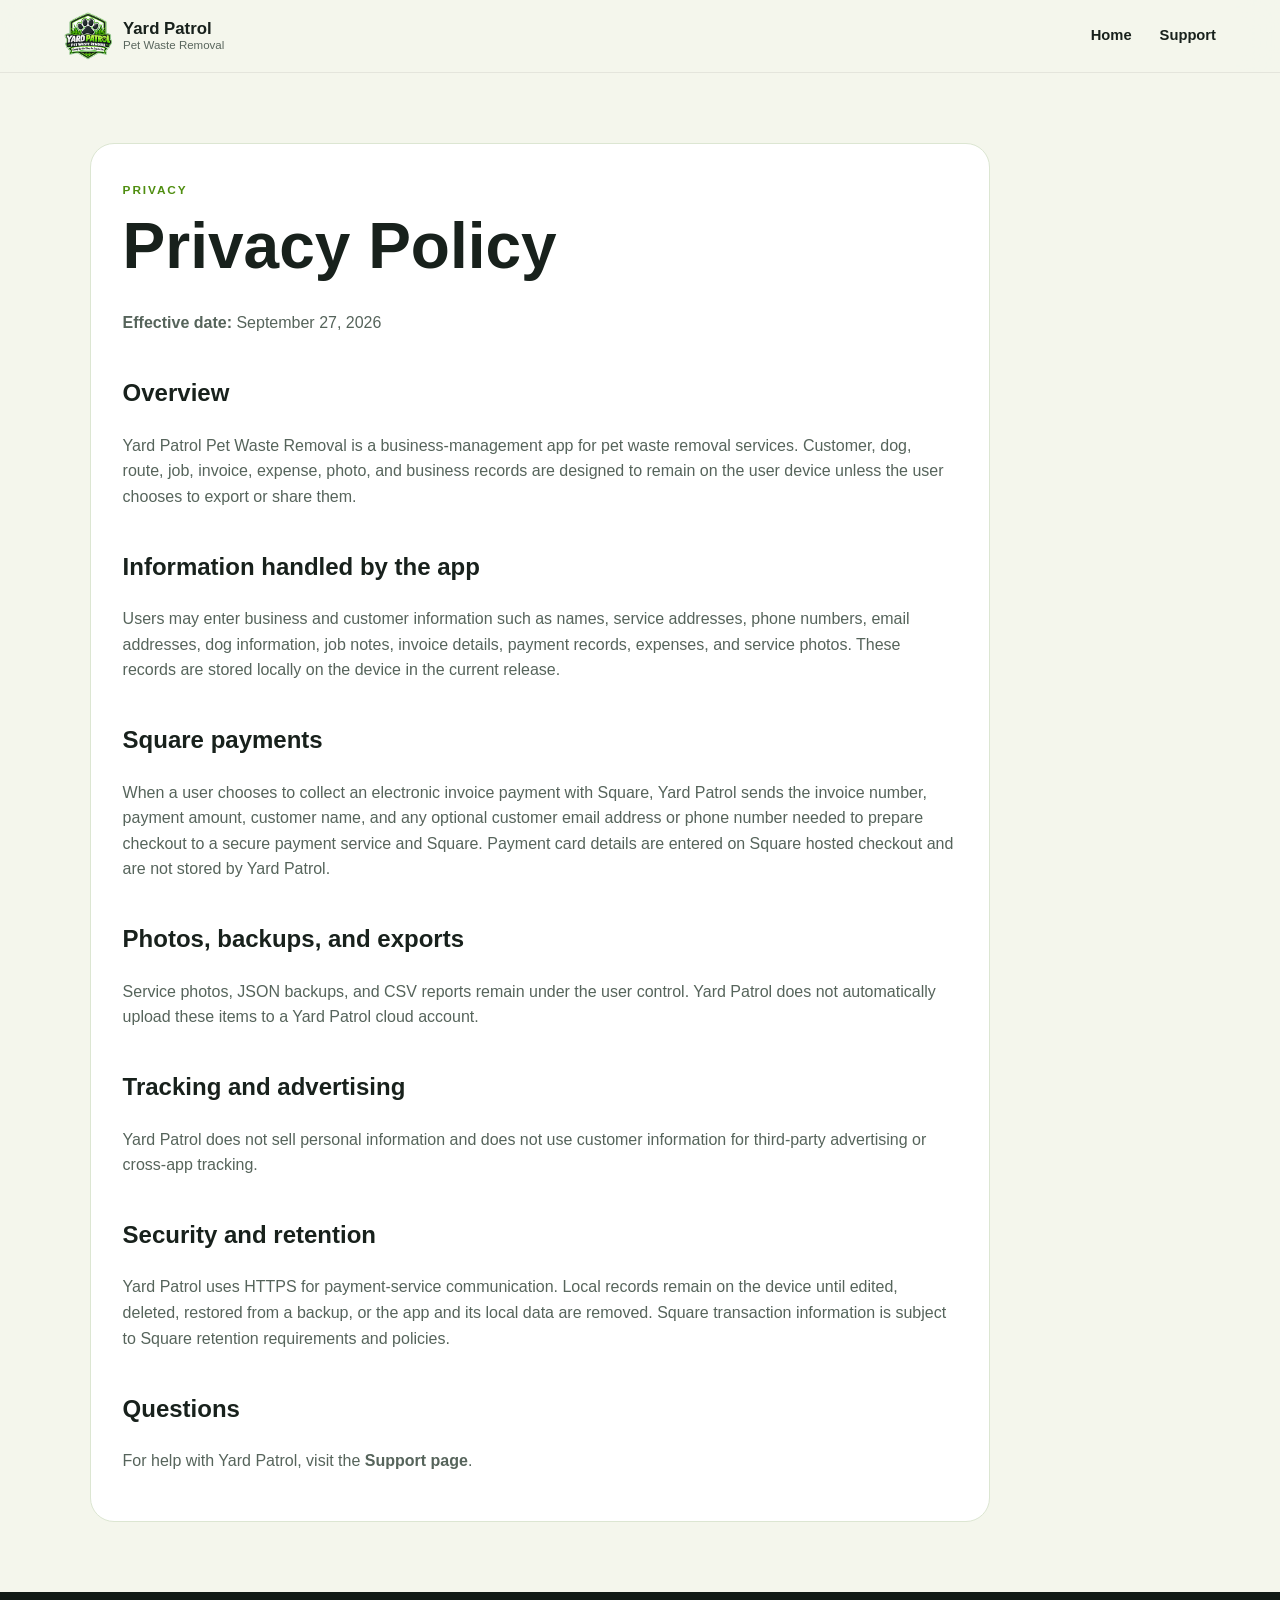
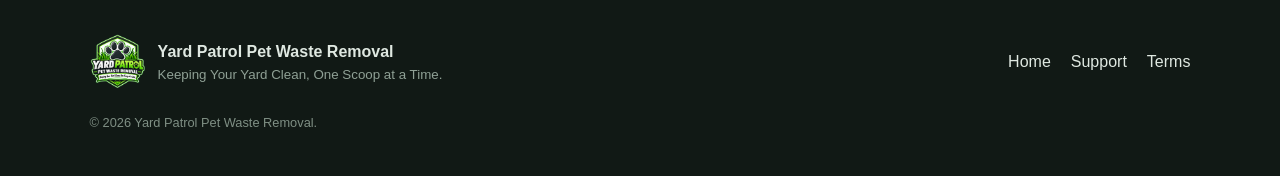
==== privacy.html @ f9ce93a6 "Launch Yard Patrol website" ====
<!doctype html>
<html lang="en"><head><meta charset="utf-8"><meta name="viewport" content="width=device-width,initial-scale=1"><title>Yard Patrol Privacy Policy</title><link rel="icon" href="assets/app-icon.png"><link rel="stylesheet" href="styles.css"></head>
<body><header class="site-header"><a class="brand" href="index.html"><img src="assets/yardpatrol-logo.png" alt="Yard Patrol logo"><span><strong>Yard Patrol</strong><small>Pet Waste Removal</small></span></a><nav><a href="index.html">Home</a><a href="support.html">Support</a></nav></header>
<main class="page"><div class="content"><span class="eyebrow">Privacy</span><h1>Privacy Policy</h1><p><strong>Effective date:</strong> September 27, 2026</p><h2>Overview</h2><p>Yard Patrol Pet Waste Removal is a business-management app for pet waste removal services. Customer, dog, route, job, invoice, expense, photo, and business records are designed to remain on the user device unless the user chooses to export or share them.</p><h2>Information handled by the app</h2><p>Users may enter business and customer information such as names, service addresses, phone numbers, email addresses, dog information, job notes, invoice details, payment records, expenses, and service photos. These records are stored locally on the device in the current release.</p><h2>Square payments</h2><p>When a user chooses to collect an electronic invoice payment with Square, Yard Patrol sends the invoice number, payment amount, customer name, and any optional customer email address or phone number needed to prepare checkout to a secure payment service and Square. Payment card details are entered on Square hosted checkout and are not stored by Yard Patrol.</p><h2>Photos, backups, and exports</h2><p>Service photos, JSON backups, and CSV reports remain under the user control. Yard Patrol does not automatically upload these items to a Yard Patrol cloud account.</p><h2>Tracking and advertising</h2><p>Yard Patrol does not sell personal information and does not use customer information for third-party advertising or cross-app tracking.</p><h2>Security and retention</h2><p>Yard Patrol uses HTTPS for payment-service communication. Local records remain on the device until edited, deleted, restored from a backup, or the app and its local data are removed. Square transaction information is subject to Square retention requirements and policies.</p><h2>Questions</h2><p>For help with Yard Patrol, visit the <a href="support.html"><strong>Support page</strong></a>.</p></div></main>
<footer><div><img src="assets/yardpatrol-logo.png" alt=""><span><strong>Yard Patrol Pet Waste Removal</strong><small>Keeping Your Yard Clean, One Scoop at a Time.</small></span></div><nav><a href="index.html">Home</a><a href="support.html">Support</a><a href="terms.html">Terms</a></nav><p>© 2026 Yard Patrol Pet Waste Removal.</p></footer></body></html>
---- styles.css ----
:root{--green:#78b82a;--green2:#98d34c;--dark:#18211c;--charcoal:#253029;--cream:#f4f6ec;--soft:#e9f0df;--white:#fff;--line:#dce6d2;--shadow:0 18px 45px rgba(24,33,28,.12);--radius:22px}*{box-sizing:border-box}html{scroll-behavior:smooth}body{margin:0;background:var(--cream);color:var(--dark);font:16px/1.6 -apple-system,BlinkMacSystemFont,"Segoe UI",sans-serif}a{color:inherit;text-decoration:none}img{max-width:100%;display:block}
.site-header{position:sticky;top:0;z-index:50;display:flex;align-items:center;justify-content:space-between;padding:12px clamp(18px,5vw,72px);background:rgba(244,246,236,.92);backdrop-filter:blur(18px);border-bottom:1px solid rgba(37,48,41,.08)}.brand{display:flex;align-items:center;gap:11px}.brand img{width:48px;height:48px;border-radius:13px}.brand span{display:grid;line-height:1.1}.brand strong{font-size:1.05rem}.brand small{font-size:.72rem;color:#59665d}.site-header nav{display:flex;gap:28px;font-weight:700;font-size:.92rem}.site-header nav a:hover{color:#4f8e10}.nav-toggle{display:none;border:0;background:none;font-size:1.5rem}
.hero{min-height:76vh;display:grid;grid-template-columns:1.2fr .8fr;align-items:center;gap:60px;padding:72px clamp(22px,7vw,110px);background:radial-gradient(circle at 85% 10%,rgba(120,184,42,.22),transparent 33%),linear-gradient(135deg,#f9faef,#eaf2df)}.hero h1{font-size:clamp(3rem,7vw,6rem);line-height:.95;letter-spacing:-.055em;margin:.2em 0}.hero h1 em{display:block;color:#579617;font-style:normal}.hero p{font-size:1.14rem;max-width:720px;color:#4e5c53}.eyebrow{text-transform:uppercase;letter-spacing:.16em;font-size:.74rem;font-weight:900;color:#4f8e10}.hero-actions{display:flex;flex-wrap:wrap;gap:12px;margin:28px 0}.btn{display:inline-flex;align-items:center;justify-content:center;padding:14px 20px;border-radius:14px;font-weight:850}.btn.primary{background:var(--dark);color:#fff}.btn.secondary{background:#fff;border:1px solid var(--line)}.btn.light{background:#fff;color:var(--dark)}.trust-row{display:flex;flex-wrap:wrap;gap:10px 22px;font-size:.86rem;font-weight:700;color:#56635a}.hero-mark{display:grid;justify-items:center;text-align:center}.hero-mark img{max-width:440px;filter:drop-shadow(0 28px 34px rgba(24,33,28,.18))}.hero-mark span{margin-top:12px;font-weight:900;color:#35443a}
.section{padding:90px clamp(22px,7vw,110px)}.section.alt{background:#fff}.section-head{max-width:760px;margin-bottom:38px}.section h2{font-size:clamp(2.2rem,4vw,4rem);line-height:1.05;letter-spacing:-.04em;margin:.2em 0}.section-head p{color:#647066;font-size:1.05rem}.card-grid{display:grid;gap:18px}.card-grid.four{grid-template-columns:repeat(4,1fr)}.card,.price-card{background:#fff;border:1px solid var(--line);border-radius:var(--radius);padding:26px;box-shadow:0 10px 24px rgba(24,33,28,.05)}.icon{font-size:2rem}.card h3,.price-card h3{margin:.55em 0 .2em}.card p,.price-card p{color:#637066}.pricing-grid{display:grid;grid-template-columns:repeat(4,1fr);gap:18px}.price-card.featured{background:var(--dark);color:#fff;border-color:var(--dark);transform:translateY(-8px);box-shadow:var(--shadow)}.price-card.featured p,.price-card.featured li{color:#dce9df}.badge{display:inline-block;background:var(--green2);color:#14200e;padding:5px 9px;border-radius:999px;font-size:.72rem;font-weight:900}.price{font-size:2.8rem;font-weight:950;letter-spacing:-.05em}.price span{font-size:.9rem;font-weight:700;letter-spacing:0}.price-card ul{padding-left:20px}.addon{margin-top:20px;padding:18px 22px;background:var(--soft);border-radius:16px}
.steps{display:grid;grid-template-columns:repeat(4,1fr);gap:24px}.steps b{display:grid;place-items:center;width:42px;height:42px;background:var(--green);border-radius:50%;font-size:1.1rem}.steps h3{margin:.8em 0 .2em}.steps p{color:#657168}.app-section{display:grid;grid-template-columns:.9fr 1.1fr;gap:50px;align-items:center;background:linear-gradient(145deg,#172019,#263429);color:#fff;overflow:hidden}.app-section p{color:#cbd8ce}.feature-pills{display:flex;flex-wrap:wrap;gap:9px;margin:25px 0}.feature-pills span{padding:8px 12px;border:1px solid rgba(255,255,255,.16);border-radius:999px;background:rgba(255,255,255,.06);font-size:.83rem}.app-store-card{display:inline-flex;align-items:center;gap:14px;background:#fff;color:#172019;padding:12px 15px;border-radius:18px;max-width:370px}.app-store-card img{width:64px;border-radius:14px}.app-store-card span{display:grid;line-height:1.25}.app-store-card small{font-size:.72rem}.app-store-card strong{font-size:1.12rem}.app-store-card em{font-style:normal;color:#758077;font-size:.73rem}.screens{position:relative;min-height:640px}.phone-shot{position:absolute;width:42%;right:4%;top:0;border-radius:32px;box-shadow:0 30px 70px rgba(0,0,0,.38);z-index:2}.ipad-shot{position:absolute;width:68%;left:0;bottom:-7%;border-radius:25px;box-shadow:0 30px 70px rgba(0,0,0,.32)}.about{display:grid;grid-template-columns:1fr 320px;gap:55px;align-items:center}.about>div{max-width:760px}.about img{width:300px}.quote{font-size:1.4rem;font-weight:900;color:#4f8e10}.faq{max-width:1100px;margin:auto}.faq details{background:#fff;border:1px solid var(--line);border-radius:16px;padding:18px 20px;margin:10px 0}.faq summary{font-weight:850;cursor:pointer}.faq details p{color:#617066}.cta{margin:0 clamp(22px,7vw,110px) 90px;padding:28px 32px;background:var(--green);border-radius:28px;display:flex;align-items:center;gap:20px;box-shadow:var(--shadow)}.cta img{width:70px;border-radius:18px}.cta h2{margin:0}.cta p{margin:0}.cta .btn{margin-left:auto}
footer{background:#111915;color:#dfe8e1;padding:42px clamp(22px,7vw,110px);display:grid;grid-template-columns:1fr auto;gap:24px;align-items:center}footer>div{display:flex;align-items:center;gap:13px}footer img{width:55px;border-radius:14px}footer span{display:grid}footer small{color:#8fa095}footer nav{display:flex;gap:20px}footer p{grid-column:1/-1;color:#7f8f84;font-size:.8rem;margin:0}.page{min-height:70vh;padding:70px clamp(22px,7vw,110px)}.page .content{max-width:900px;background:#fff;border:1px solid var(--line);padding:32px;border-radius:24px}.page h1{font-size:clamp(2.5rem,5vw,4.5rem);line-height:1;margin:.2em 0 .5em}.page h2{margin-top:1.6em}.page li,.page p{color:#56645b}
@media(max-width:980px){.card-grid.four,.pricing-grid,.steps{grid-template-columns:repeat(2,1fr)}.hero,.app-section{grid-template-columns:1fr}.hero-mark img{max-width:330px}.screens{min-height:560px}.about{grid-template-columns:1fr}.about img{width:230px}.site-header nav{display:none;position:absolute;top:73px;left:14px;right:14px;flex-direction:column;background:#fff;padding:20px;border-radius:18px;box-shadow:var(--shadow)}.site-header nav.open{display:flex}.nav-toggle{display:block}}
@media(max-width:600px){.hero{padding-top:48px}.hero h1{font-size:3.4rem}.card-grid.four,.pricing-grid,.steps{grid-template-columns:1fr}.price-card.featured{transform:none}.section{padding:66px 20px}.screens{min-height:460px}.phone-shot{width:48%;right:0}.ipad-shot{width:82%;left:-10%}.cta{margin:0 20px 60px;align-items:flex-start;flex-wrap:wrap}.cta .btn{margin-left:0}.cta img{width:54px}footer{grid-template-columns:1fr}footer nav{flex-wrap:wrap}}
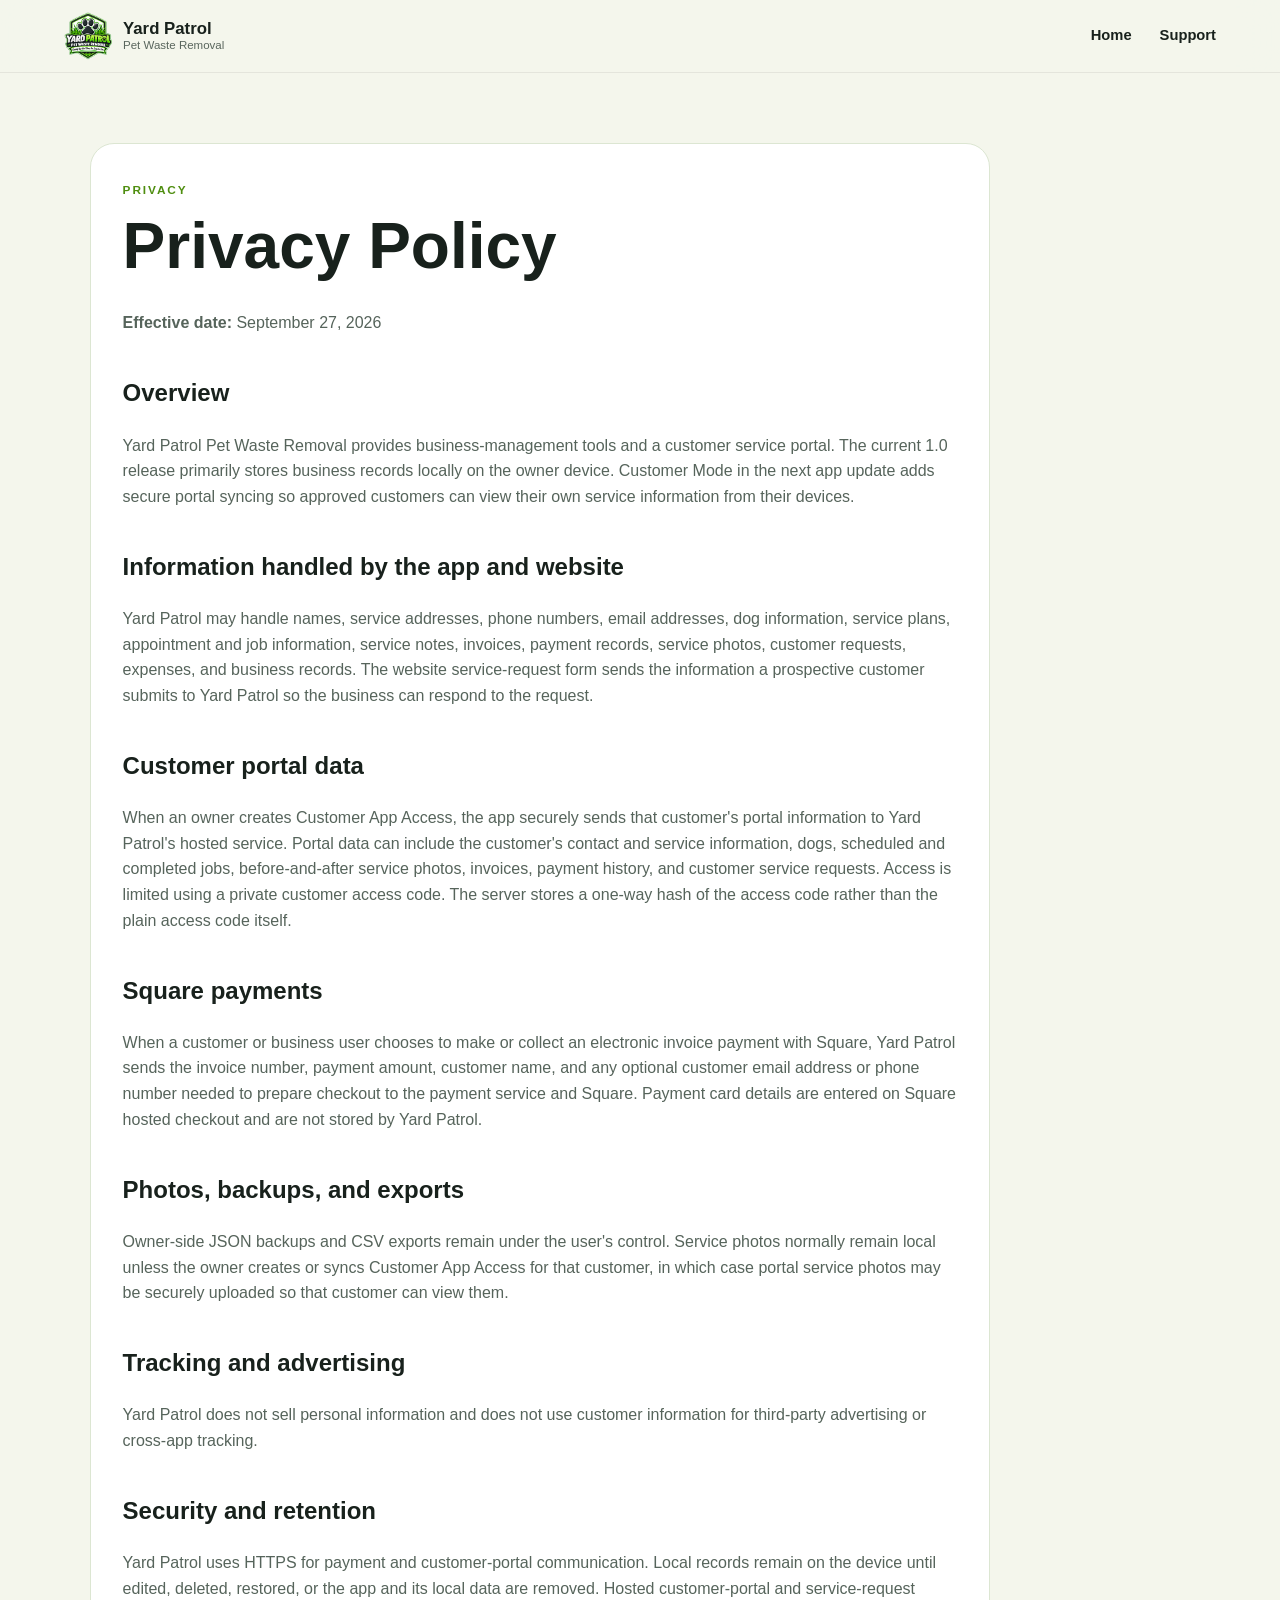
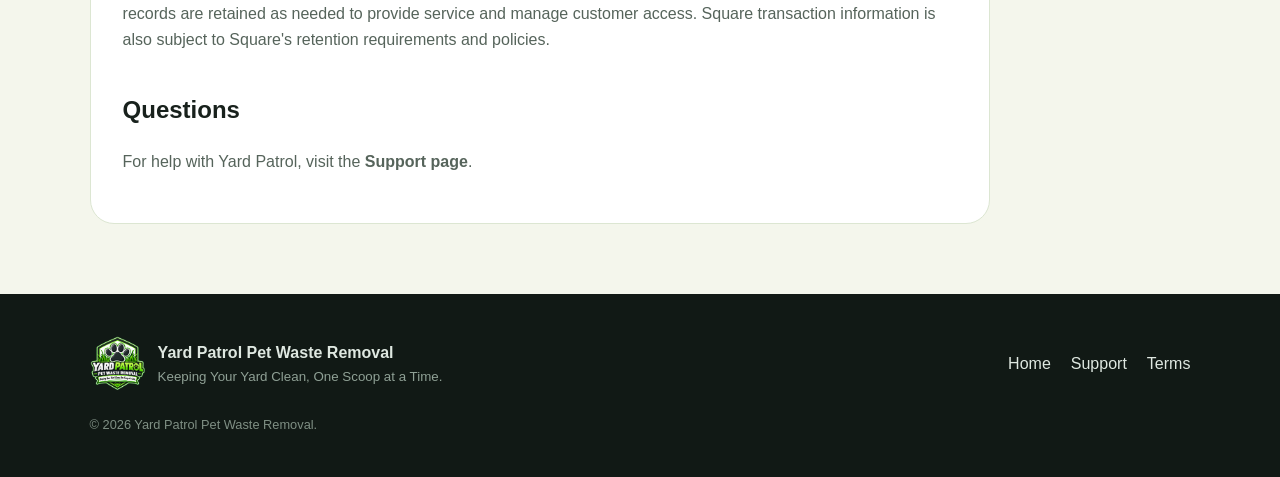
==== commit 4d7bb1cd: "Show Build 10 customer experience and update privacy" ====
--- a/privacy.html
+++ b/privacy.html
@@ -1,5 +1,5 @@
 <!doctype html>
 <html lang="en"><head><meta charset="utf-8"><meta name="viewport" content="width=device-width,initial-scale=1"><title>Yard Patrol Privacy Policy</title><link rel="icon" href="assets/app-icon.png"><link rel="stylesheet" href="styles.css"></head>
 <body><header class="site-header"><a class="brand" href="index.html"><img src="assets/yardpatrol-logo.png" alt="Yard Patrol logo"><span><strong>Yard Patrol</strong><small>Pet Waste Removal</small></span></a><nav><a href="index.html">Home</a><a href="support.html">Support</a></nav></header>
-<main class="page"><div class="content"><span class="eyebrow">Privacy</span><h1>Privacy Policy</h1><p><strong>Effective date:</strong> September 27, 2026</p><h2>Overview</h2><p>Yard Patrol Pet Waste Removal is a business-management app for pet waste removal services. Customer, dog, route, job, invoice, expense, photo, and business records are designed to remain on the user device unless the user chooses to export or share them.</p><h2>Information handled by the app</h2><p>Users may enter business and customer information such as names, service addresses, phone numbers, email addresses, dog information, job notes, invoice details, payment records, expenses, and service photos. These records are stored locally on the device in the current release.</p><h2>Square payments</h2><p>When a user chooses to collect an electronic invoice payment with Square, Yard Patrol sends the invoice number, payment amount, customer name, and any optional customer email address or phone number needed to prepare checkout to a secure payment service and Square. Payment card details are entered on Square hosted checkout and are not stored by Yard Patrol.</p><h2>Photos, backups, and exports</h2><p>Service photos, JSON backups, and CSV reports remain under the user control. Yard Patrol does not automatically upload these items to a Yard Patrol cloud account.</p><h2>Tracking and advertising</h2><p>Yard Patrol does not sell personal information and does not use customer information for third-party advertising or cross-app tracking.</p><h2>Security and retention</h2><p>Yard Patrol uses HTTPS for payment-service communication. Local records remain on the device until edited, deleted, restored from a backup, or the app and its local data are removed. Square transaction information is subject to Square retention requirements and policies.</p><h2>Questions</h2><p>For help with Yard Patrol, visit the <a href="support.html"><strong>Support page</strong></a>.</p></div></main>
+<main class="page"><div class="content"><span class="eyebrow">Privacy</span><h1>Privacy Policy</h1><p><strong>Effective date:</strong> September 27, 2026</p><h2>Overview</h2><p>Yard Patrol Pet Waste Removal provides business-management tools and a customer service portal. The current 1.0 release primarily stores business records locally on the owner device. Customer Mode in the next app update adds secure portal syncing so approved customers can view their own service information from their devices.</p><h2>Information handled by the app and website</h2><p>Yard Patrol may handle names, service addresses, phone numbers, email addresses, dog information, service plans, appointment and job information, service notes, invoices, payment records, service photos, customer requests, expenses, and business records. The website service-request form sends the information a prospective customer submits to Yard Patrol so the business can respond to the request.</p><h2>Customer portal data</h2><p>When an owner creates Customer App Access, the app securely sends that customer's portal information to Yard Patrol's hosted service. Portal data can include the customer's contact and service information, dogs, scheduled and completed jobs, before-and-after service photos, invoices, payment history, and customer service requests. Access is limited using a private customer access code. The server stores a one-way hash of the access code rather than the plain access code itself.</p><h2>Square payments</h2><p>When a customer or business user chooses to make or collect an electronic invoice payment with Square, Yard Patrol sends the invoice number, payment amount, customer name, and any optional customer email address or phone number needed to prepare checkout to the payment service and Square. Payment card details are entered on Square hosted checkout and are not stored by Yard Patrol.</p><h2>Photos, backups, and exports</h2><p>Owner-side JSON backups and CSV exports remain under the user's control. Service photos normally remain local unless the owner creates or syncs Customer App Access for that customer, in which case portal service photos may be securely uploaded so that customer can view them.</p><h2>Tracking and advertising</h2><p>Yard Patrol does not sell personal information and does not use customer information for third-party advertising or cross-app tracking.</p><h2>Security and retention</h2><p>Yard Patrol uses HTTPS for payment and customer-portal communication. Local records remain on the device until edited, deleted, restored, or the app and its local data are removed. Hosted customer-portal and service-request records are retained as needed to provide service and manage customer access. Square transaction information is also subject to Square's retention requirements and policies.</p><h2>Questions</h2><p>For help with Yard Patrol, visit the <a href="support.html"><strong>Support page</strong></a>.</p></div></main>
 <footer><div><img src="assets/yardpatrol-logo.png" alt=""><span><strong>Yard Patrol Pet Waste Removal</strong><small>Keeping Your Yard Clean, One Scoop at a Time.</small></span></div><nav><a href="index.html">Home</a><a href="support.html">Support</a><a href="terms.html">Terms</a></nav><p>© 2026 Yard Patrol Pet Waste Removal.</p></footer></body></html>
--- a/styles.css
+++ b/styles.css
@@ -5,4 +5,13 @@
 .steps{display:grid;grid-template-columns:repeat(4,1fr);gap:24px}.steps b{display:grid;place-items:center;width:42px;height:42px;background:var(--green);border-radius:50%;font-size:1.1rem}.steps h3{margin:.8em 0 .2em}.steps p{color:#657168}.app-section{display:grid;grid-template-columns:.9fr 1.1fr;gap:50px;align-items:center;background:linear-gradient(145deg,#172019,#263429);color:#fff;overflow:hidden}.app-section p{color:#cbd8ce}.feature-pills{display:flex;flex-wrap:wrap;gap:9px;margin:25px 0}.feature-pills span{padding:8px 12px;border:1px solid rgba(255,255,255,.16);border-radius:999px;background:rgba(255,255,255,.06);font-size:.83rem}.app-store-card{display:inline-flex;align-items:center;gap:14px;background:#fff;color:#172019;padding:12px 15px;border-radius:18px;max-width:370px}.app-store-card img{width:64px;border-radius:14px}.app-store-card span{display:grid;line-height:1.25}.app-store-card small{font-size:.72rem}.app-store-card strong{font-size:1.12rem}.app-store-card em{font-style:normal;color:#758077;font-size:.73rem}.screens{position:relative;min-height:640px}.phone-shot{position:absolute;width:42%;right:4%;top:0;border-radius:32px;box-shadow:0 30px 70px rgba(0,0,0,.38);z-index:2}.ipad-shot{position:absolute;width:68%;left:0;bottom:-7%;border-radius:25px;box-shadow:0 30px 70px rgba(0,0,0,.32)}.about{display:grid;grid-template-columns:1fr 320px;gap:55px;align-items:center}.about>div{max-width:760px}.about img{width:300px}.quote{font-size:1.4rem;font-weight:900;color:#4f8e10}.faq{max-width:1100px;margin:auto}.faq details{background:#fff;border:1px solid var(--line);border-radius:16px;padding:18px 20px;margin:10px 0}.faq summary{font-weight:850;cursor:pointer}.faq details p{color:#617066}.cta{margin:0 clamp(22px,7vw,110px) 90px;padding:28px 32px;background:var(--green);border-radius:28px;display:flex;align-items:center;gap:20px;box-shadow:var(--shadow)}.cta img{width:70px;border-radius:18px}.cta h2{margin:0}.cta p{margin:0}.cta .btn{margin-left:auto}
 footer{background:#111915;color:#dfe8e1;padding:42px clamp(22px,7vw,110px);display:grid;grid-template-columns:1fr auto;gap:24px;align-items:center}footer>div{display:flex;align-items:center;gap:13px}footer img{width:55px;border-radius:14px}footer span{display:grid}footer small{color:#8fa095}footer nav{display:flex;gap:20px}footer p{grid-column:1/-1;color:#7f8f84;font-size:.8rem;margin:0}.page{min-height:70vh;padding:70px clamp(22px,7vw,110px)}.page .content{max-width:900px;background:#fff;border:1px solid var(--line);padding:32px;border-radius:24px}.page h1{font-size:clamp(2.5rem,5vw,4.5rem);line-height:1;margin:.2em 0 .5em}.page h2{margin-top:1.6em}.page li,.page p{color:#56645b}
 @media(max-width:980px){.card-grid.four,.pricing-grid,.steps{grid-template-columns:repeat(2,1fr)}.hero,.app-section{grid-template-columns:1fr}.hero-mark img{max-width:330px}.screens{min-height:560px}.about{grid-template-columns:1fr}.about img{width:230px}.site-header nav{display:none;position:absolute;top:73px;left:14px;right:14px;flex-direction:column;background:#fff;padding:20px;border-radius:18px;box-shadow:var(--shadow)}.site-header nav.open{display:flex}.nav-toggle{display:block}}
-@media(max-width:600px){.hero{padding-top:48px}.hero h1{font-size:3.4rem}.card-grid.four,.pricing-grid,.steps{grid-template-columns:1fr}.price-card.featured{transform:none}.section{padding:66px 20px}.screens{min-height:460px}.phone-shot{width:48%;right:0}.ipad-shot{width:82%;left:-10%}.cta{margin:0 20px 60px;align-items:flex-start;flex-wrap:wrap}.cta .btn{margin-left:0}.cta img{width:54px}footer{grid-template-columns:1fr}footer nav{flex-wrap:wrap}}+@media(max-width:600px){.hero{padding-top:48px}.hero h1{font-size:3.4rem}.card-grid.four,.pricing-grid,.steps{grid-template-columns:1fr}.price-card.featured{transform:none}.section{padding:66px 20px}.screens{min-height:460px}.phone-shot{width:48%;right:0}.ipad-shot{width:82%;left:-10%}.cta{margin:0 20px 60px;align-items:flex-start;flex-wrap:wrap}.cta .btn{margin-left:0}.cta img{width:54px}footer{grid-template-columns:1fr}footer nav{flex-wrap:wrap}}
+.estimator{background:linear-gradient(180deg,#eef4e5,#f8faF3)}.estimate-wrap{display:grid;grid-template-columns:1fr .8fr;gap:24px;max-width:980px}.estimate-form,.estimate-result{background:#fff;border:1px solid var(--line);border-radius:var(--radius);padding:28px;box-shadow:0 10px 24px rgba(24,33,28,.05)}.estimate-form{display:grid;gap:18px}.estimate-form label{display:grid;gap:8px;font-weight:850}.estimate-form select{width:100%;padding:14px;border-radius:12px;border:1px solid #cfdac7;background:#fff;font:inherit;color:var(--dark)}.estimate-form .check-row{display:flex;grid-template-columns:none;align-items:center;gap:10px;font-weight:750}.estimate-form .check-row input{width:20px;height:20px;accent-color:var(--green)}.estimate-result{display:flex;flex-direction:column;justify-content:center;align-items:flex-start}.estimate-result>span{font-size:.8rem;text-transform:uppercase;letter-spacing:.12em;font-weight:900;color:#647066}.estimate-result strong{font-size:4.5rem;line-height:1;margin:.12em 0;color:#4f8e10;letter-spacing:-.06em}.estimate-result p{color:#637066}.estimate-result small{min-height:1.4em;margin-top:8px;color:#4f8e10;font-weight:750}
+@media(max-width:760px){.estimate-wrap{grid-template-columns:1fr}.estimate-result strong{font-size:3.8rem}}
+
+.service-request-form{margin-top:34px;max-width:980px;background:#fff;border:1px solid var(--line);border-radius:var(--radius);padding:30px;box-shadow:0 12px 30px rgba(24,33,28,.07)}
+.request-intro h3{font-size:2rem;line-height:1.05;margin:.2em 0}.request-intro p{margin-top:0;color:#647066}.request-fields{display:grid;grid-template-columns:repeat(3,1fr);gap:16px;margin:24px 0}.request-fields label{display:grid;gap:7px;font-weight:850}.request-fields label.wide{grid-column:1/-1}.request-fields input,.request-fields textarea{width:100%;padding:13px 14px;border:1px solid #cfdac7;border-radius:12px;background:#fff;color:var(--dark);font:inherit}.request-fields textarea{resize:vertical}.request-fields input:focus,.request-fields textarea:focus,.estimate-form select:focus{outline:3px solid rgba(120,184,42,.18);border-color:#78b82a}.request-summary{display:flex;flex-direction:column;gap:3px;margin:4px 0 18px;padding:14px 16px;border-radius:14px;background:var(--soft)}.request-summary span{font-size:.9rem;color:#5e6c62}.request-status{min-height:1.5em;margin:12px 0 0;font-weight:750}.request-status.success{color:#397b09}.request-status.error{color:#a52720}.app-access-note{padding:14px 16px;border:1px solid rgba(255,255,255,.13);border-radius:14px;background:rgba(255,255,255,.05)}
+@media(max-width:760px){.request-fields{grid-template-columns:1fr}.request-fields label.wide{grid-column:auto}.service-request-form{padding:22px}.request-intro h3{font-size:1.65rem}}
+
+.customer-screens{min-height:650px;display:flex;align-items:flex-end;justify-content:center;gap:22px;padding:20px}.customer-screens figure{margin:0;width:min(44%,290px);position:relative}.customer-screens figure:first-child{transform:translateY(34px) rotate(-2deg)}.customer-screens figure:last-child{transform:translateY(-18px) rotate(2deg)}.customer-screens img{position:static;width:100%;border-radius:30px;box-shadow:0 30px 70px rgba(0,0,0,.38)}.customer-screens figcaption{text-align:center;margin-top:12px;color:#d5e0d7;font-size:.78rem;font-weight:800}.app-access-note{font-size:.92rem;padding:14px 16px;border-left:3px solid var(--green);background:rgba(255,255,255,.06);border-radius:0 12px 12px 0}
+@media(max-width:760px){.customer-screens{min-height:auto;padding:30px 0 0;gap:12px}.customer-screens figure{width:47%}.customer-screens figure:first-child,.customer-screens figure:last-child{transform:none}.customer-screens img{border-radius:22px}}
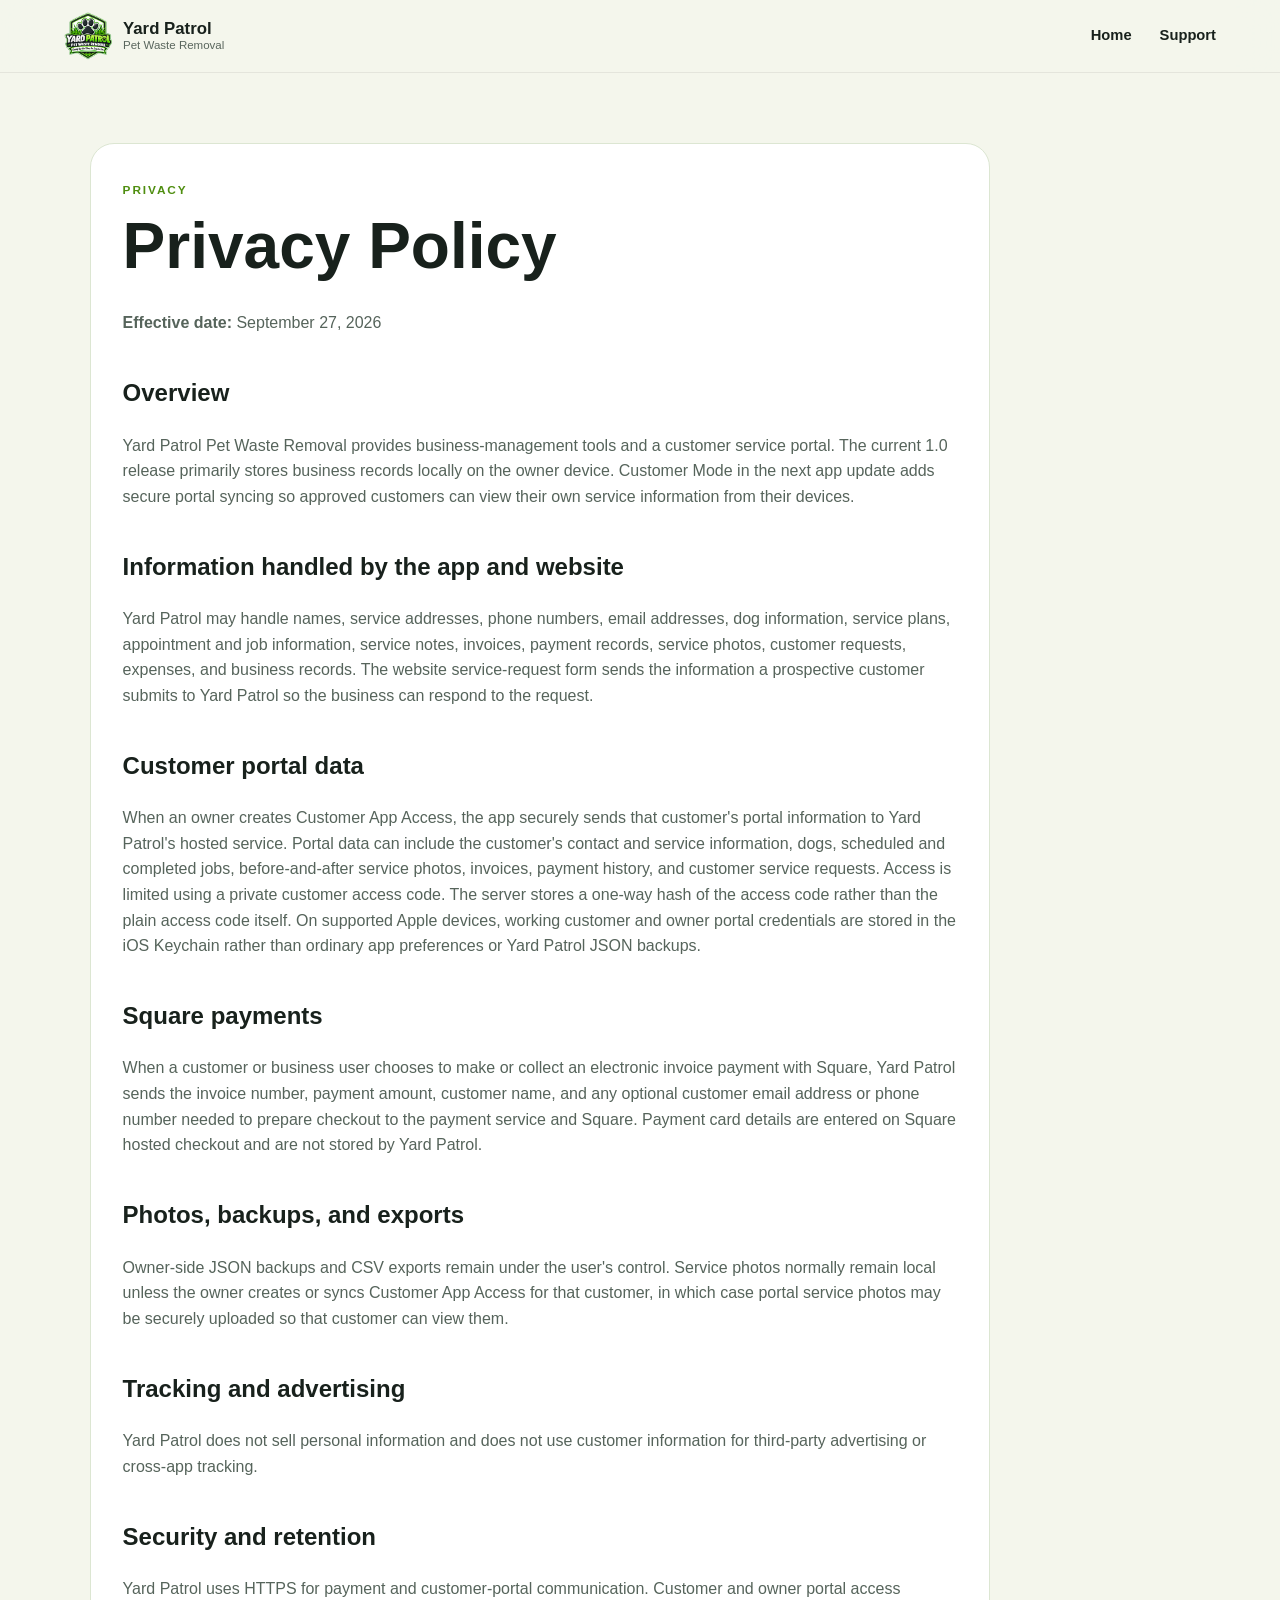
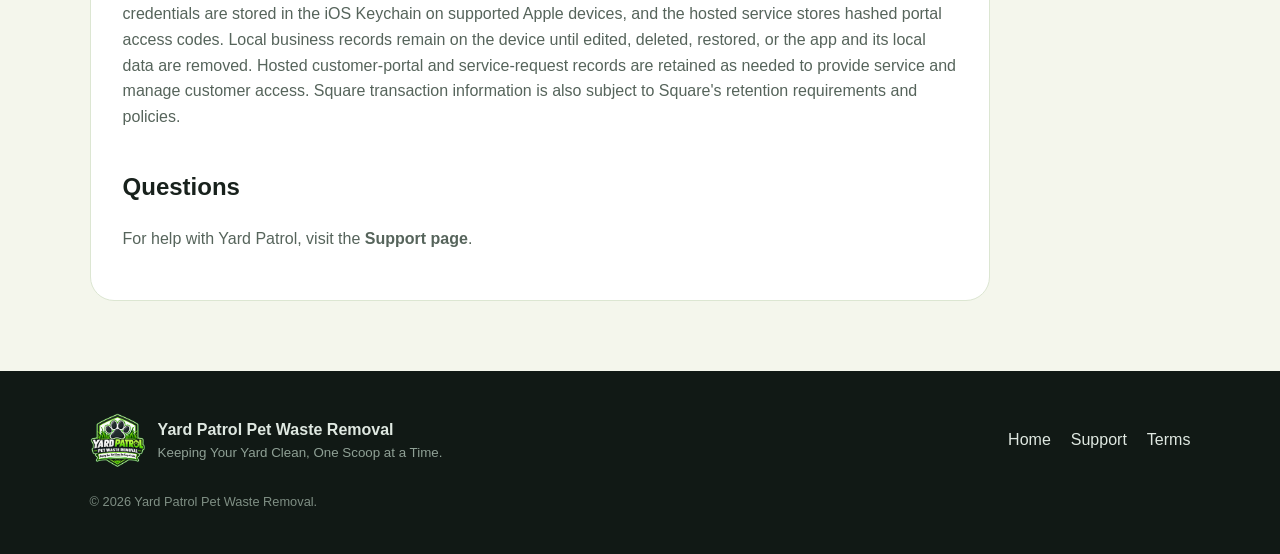
==== commit e5fdc2bc: "Document secure Yard Patrol customer portal credentials" ====
--- a/privacy.html
+++ b/privacy.html
@@ -1,5 +1,5 @@
 <!doctype html>
 <html lang="en"><head><meta charset="utf-8"><meta name="viewport" content="width=device-width,initial-scale=1"><title>Yard Patrol Privacy Policy</title><link rel="icon" href="assets/app-icon.png"><link rel="stylesheet" href="styles.css"></head>
 <body><header class="site-header"><a class="brand" href="index.html"><img src="assets/yardpatrol-logo.png" alt="Yard Patrol logo"><span><strong>Yard Patrol</strong><small>Pet Waste Removal</small></span></a><nav><a href="index.html">Home</a><a href="support.html">Support</a></nav></header>
-<main class="page"><div class="content"><span class="eyebrow">Privacy</span><h1>Privacy Policy</h1><p><strong>Effective date:</strong> September 27, 2026</p><h2>Overview</h2><p>Yard Patrol Pet Waste Removal provides business-management tools and a customer service portal. The current 1.0 release primarily stores business records locally on the owner device. Customer Mode in the next app update adds secure portal syncing so approved customers can view their own service information from their devices.</p><h2>Information handled by the app and website</h2><p>Yard Patrol may handle names, service addresses, phone numbers, email addresses, dog information, service plans, appointment and job information, service notes, invoices, payment records, service photos, customer requests, expenses, and business records. The website service-request form sends the information a prospective customer submits to Yard Patrol so the business can respond to the request.</p><h2>Customer portal data</h2><p>When an owner creates Customer App Access, the app securely sends that customer's portal information to Yard Patrol's hosted service. Portal data can include the customer's contact and service information, dogs, scheduled and completed jobs, before-and-after service photos, invoices, payment history, and customer service requests. Access is limited using a private customer access code. The server stores a one-way hash of the access code rather than the plain access code itself.</p><h2>Square payments</h2><p>When a customer or business user chooses to make or collect an electronic invoice payment with Square, Yard Patrol sends the invoice number, payment amount, customer name, and any optional customer email address or phone number needed to prepare checkout to the payment service and Square. Payment card details are entered on Square hosted checkout and are not stored by Yard Patrol.</p><h2>Photos, backups, and exports</h2><p>Owner-side JSON backups and CSV exports remain under the user's control. Service photos normally remain local unless the owner creates or syncs Customer App Access for that customer, in which case portal service photos may be securely uploaded so that customer can view them.</p><h2>Tracking and advertising</h2><p>Yard Patrol does not sell personal information and does not use customer information for third-party advertising or cross-app tracking.</p><h2>Security and retention</h2><p>Yard Patrol uses HTTPS for payment and customer-portal communication. Local records remain on the device until edited, deleted, restored, or the app and its local data are removed. Hosted customer-portal and service-request records are retained as needed to provide service and manage customer access. Square transaction information is also subject to Square's retention requirements and policies.</p><h2>Questions</h2><p>For help with Yard Patrol, visit the <a href="support.html"><strong>Support page</strong></a>.</p></div></main>
+<main class="page"><div class="content"><span class="eyebrow">Privacy</span><h1>Privacy Policy</h1><p><strong>Effective date:</strong> September 27, 2026</p><h2>Overview</h2><p>Yard Patrol Pet Waste Removal provides business-management tools and a customer service portal. The current 1.0 release primarily stores business records locally on the owner device. Customer Mode in the next app update adds secure portal syncing so approved customers can view their own service information from their devices.</p><h2>Information handled by the app and website</h2><p>Yard Patrol may handle names, service addresses, phone numbers, email addresses, dog information, service plans, appointment and job information, service notes, invoices, payment records, service photos, customer requests, expenses, and business records. The website service-request form sends the information a prospective customer submits to Yard Patrol so the business can respond to the request.</p><h2>Customer portal data</h2><p>When an owner creates Customer App Access, the app securely sends that customer's portal information to Yard Patrol's hosted service. Portal data can include the customer's contact and service information, dogs, scheduled and completed jobs, before-and-after service photos, invoices, payment history, and customer service requests. Access is limited using a private customer access code. The server stores a one-way hash of the access code rather than the plain access code itself. On supported Apple devices, working customer and owner portal credentials are stored in the iOS Keychain rather than ordinary app preferences or Yard Patrol JSON backups.</p><h2>Square payments</h2><p>When a customer or business user chooses to make or collect an electronic invoice payment with Square, Yard Patrol sends the invoice number, payment amount, customer name, and any optional customer email address or phone number needed to prepare checkout to the payment service and Square. Payment card details are entered on Square hosted checkout and are not stored by Yard Patrol.</p><h2>Photos, backups, and exports</h2><p>Owner-side JSON backups and CSV exports remain under the user's control. Service photos normally remain local unless the owner creates or syncs Customer App Access for that customer, in which case portal service photos may be securely uploaded so that customer can view them.</p><h2>Tracking and advertising</h2><p>Yard Patrol does not sell personal information and does not use customer information for third-party advertising or cross-app tracking.</p><h2>Security and retention</h2><p>Yard Patrol uses HTTPS for payment and customer-portal communication. Customer and owner portal access credentials are stored in the iOS Keychain on supported Apple devices, and the hosted service stores hashed portal access codes. Local business records remain on the device until edited, deleted, restored, or the app and its local data are removed. Hosted customer-portal and service-request records are retained as needed to provide service and manage customer access. Square transaction information is also subject to Square's retention requirements and policies.</p><h2>Questions</h2><p>For help with Yard Patrol, visit the <a href="support.html"><strong>Support page</strong></a>.</p></div></main>
 <footer><div><img src="assets/yardpatrol-logo.png" alt=""><span><strong>Yard Patrol Pet Waste Removal</strong><small>Keeping Your Yard Clean, One Scoop at a Time.</small></span></div><nav><a href="index.html">Home</a><a href="support.html">Support</a><a href="terms.html">Terms</a></nav><p>© 2026 Yard Patrol Pet Waste Removal.</p></footer></body></html>
